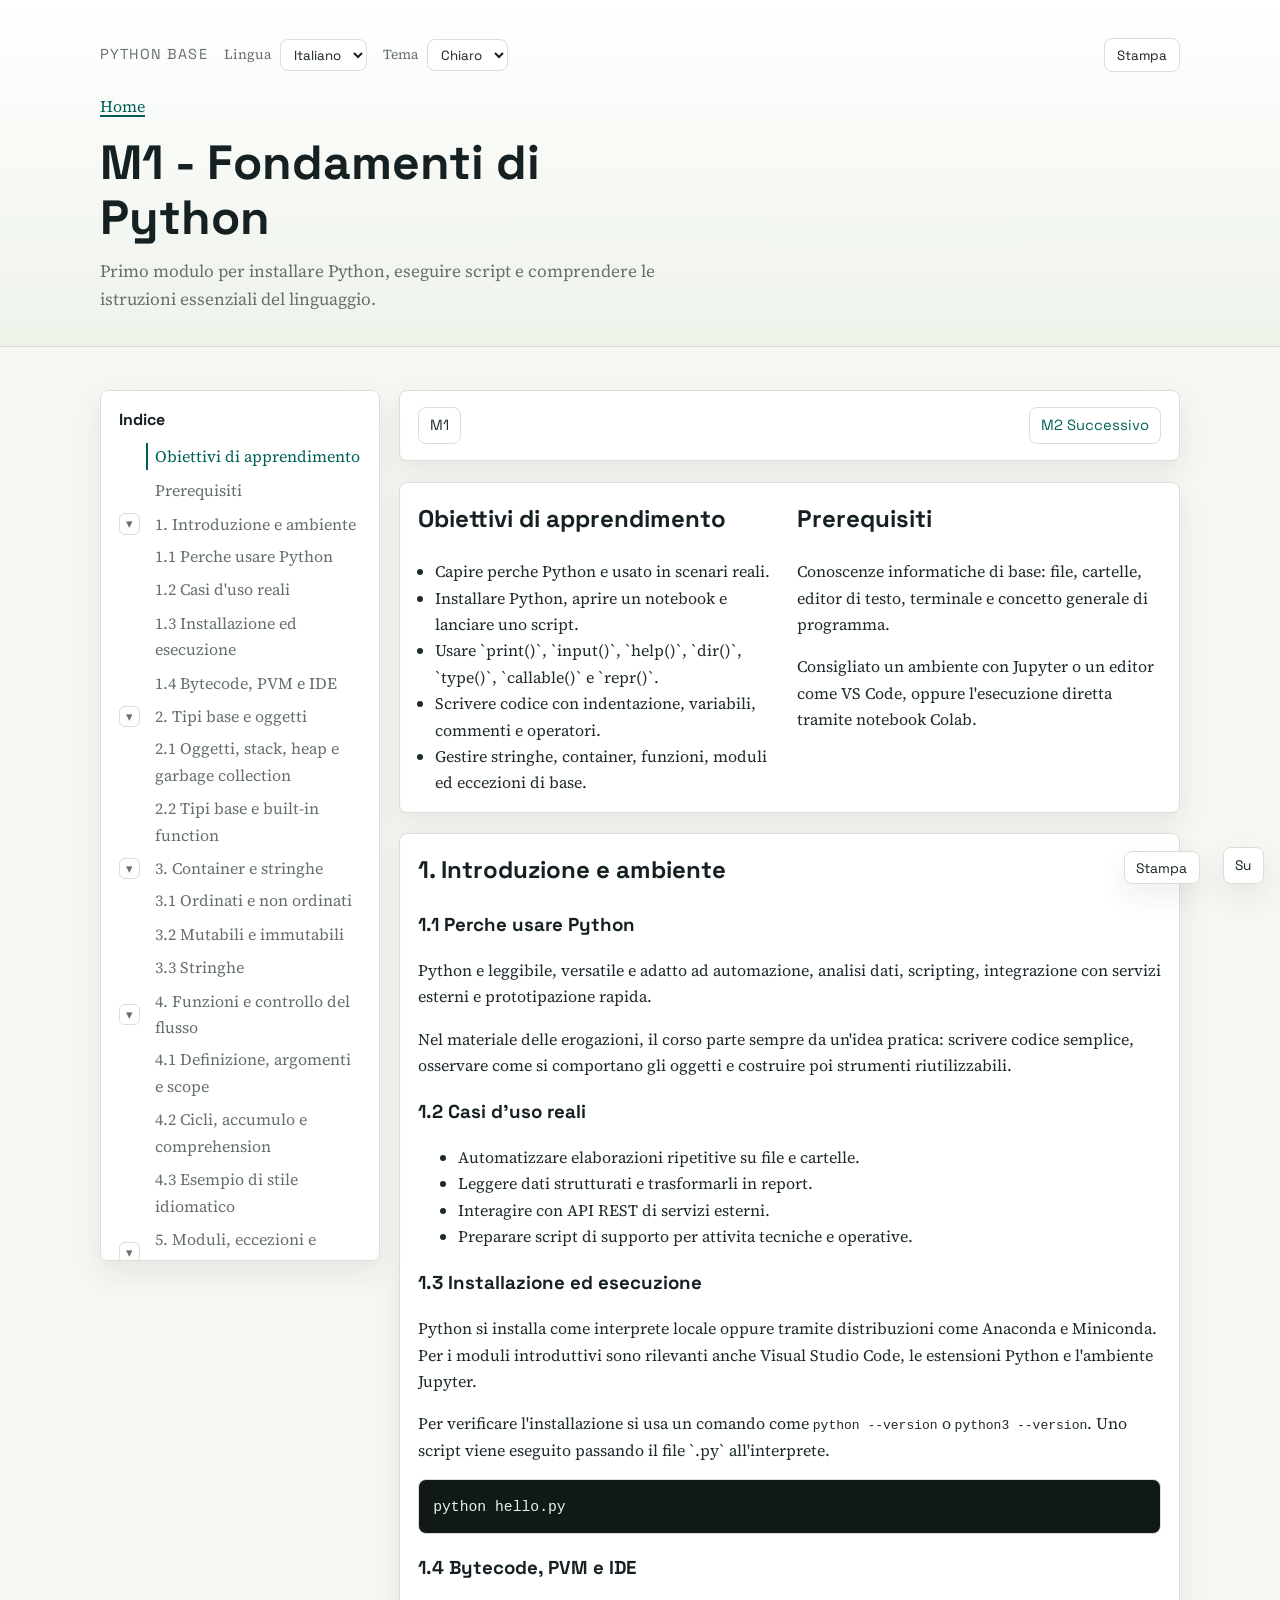
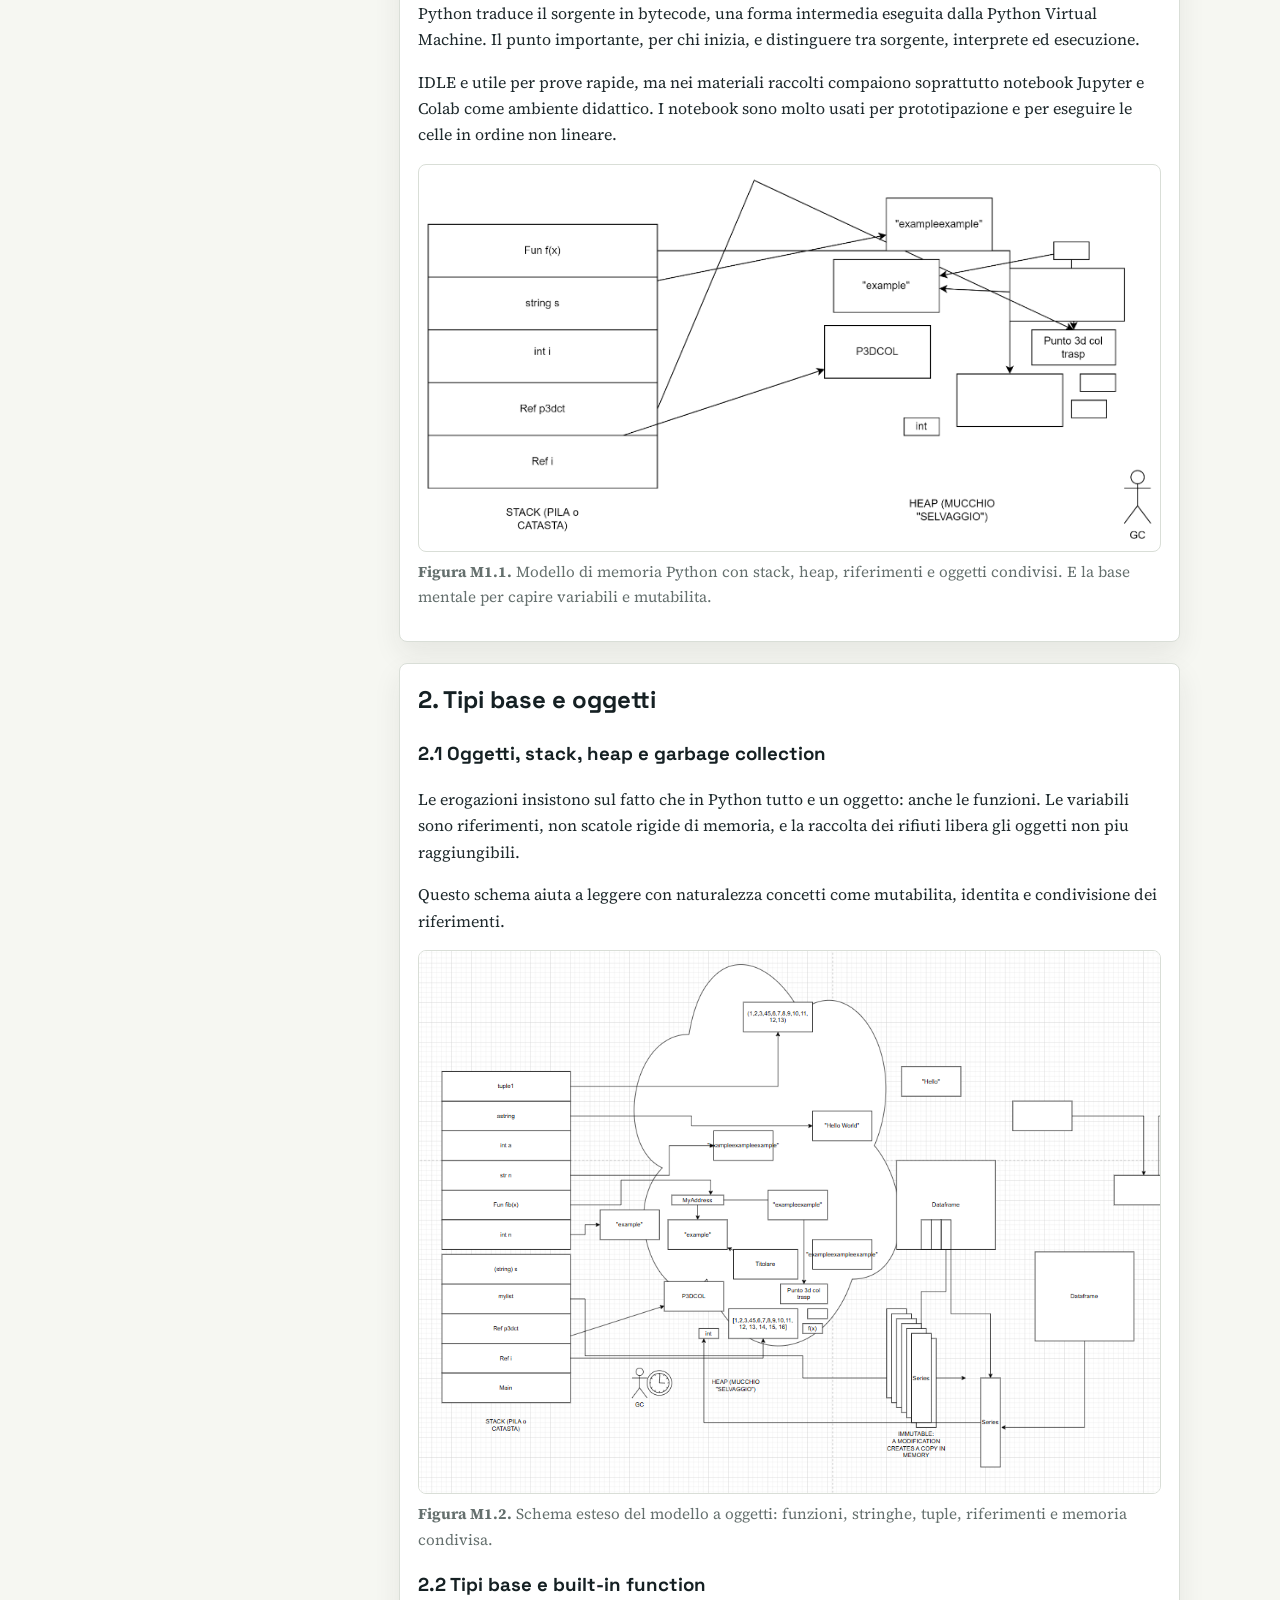
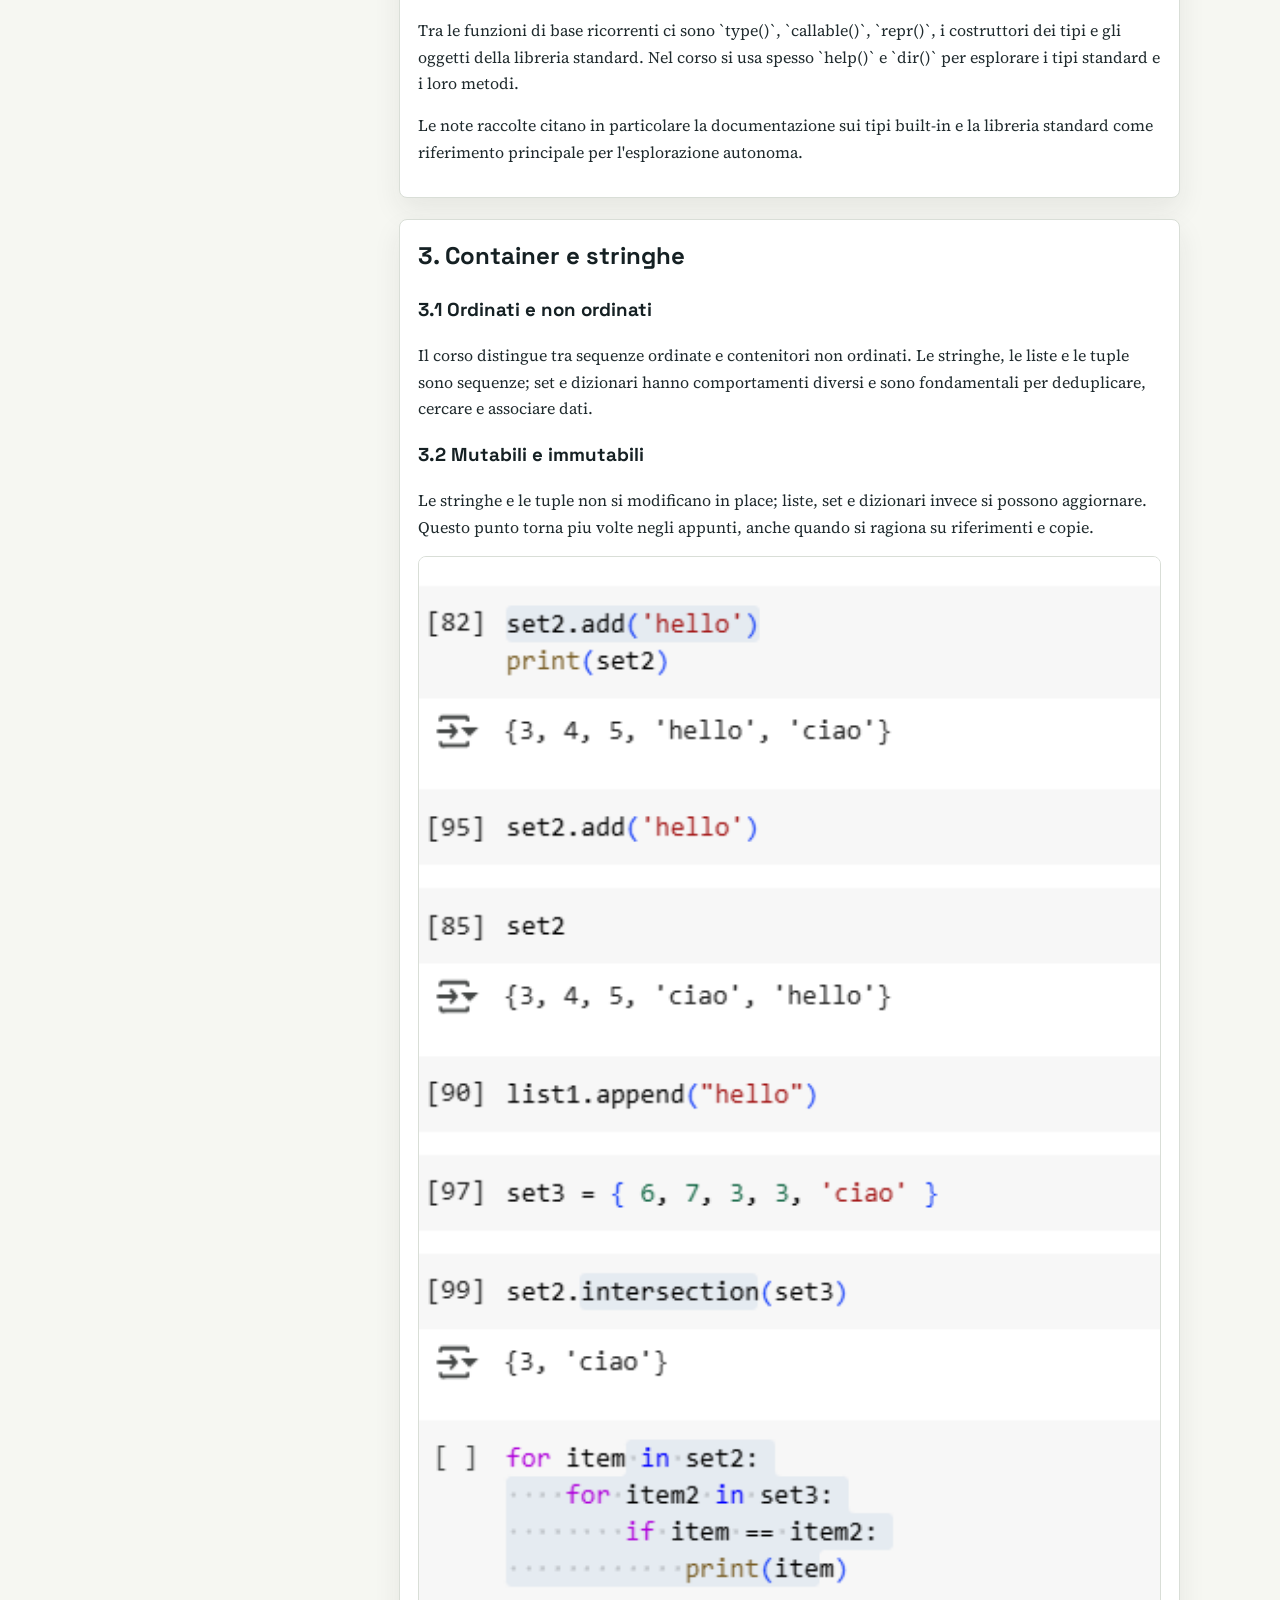
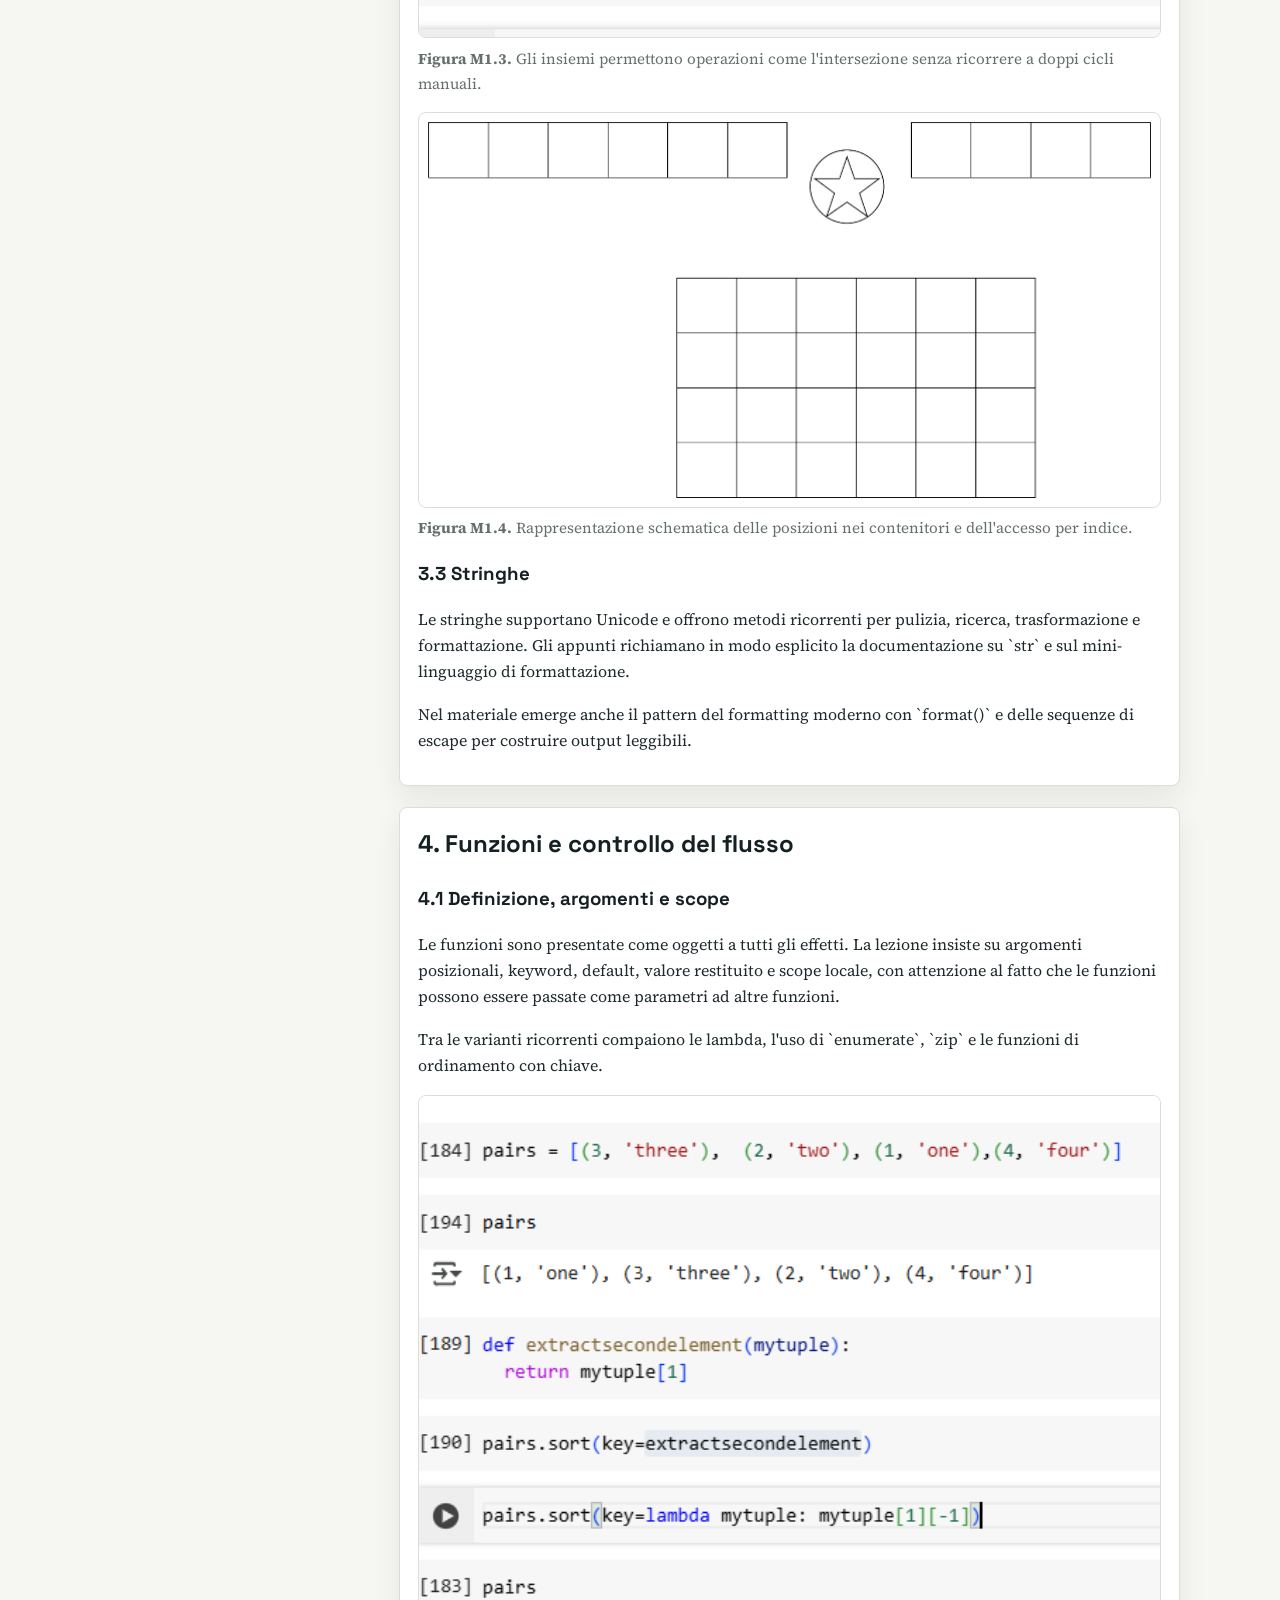
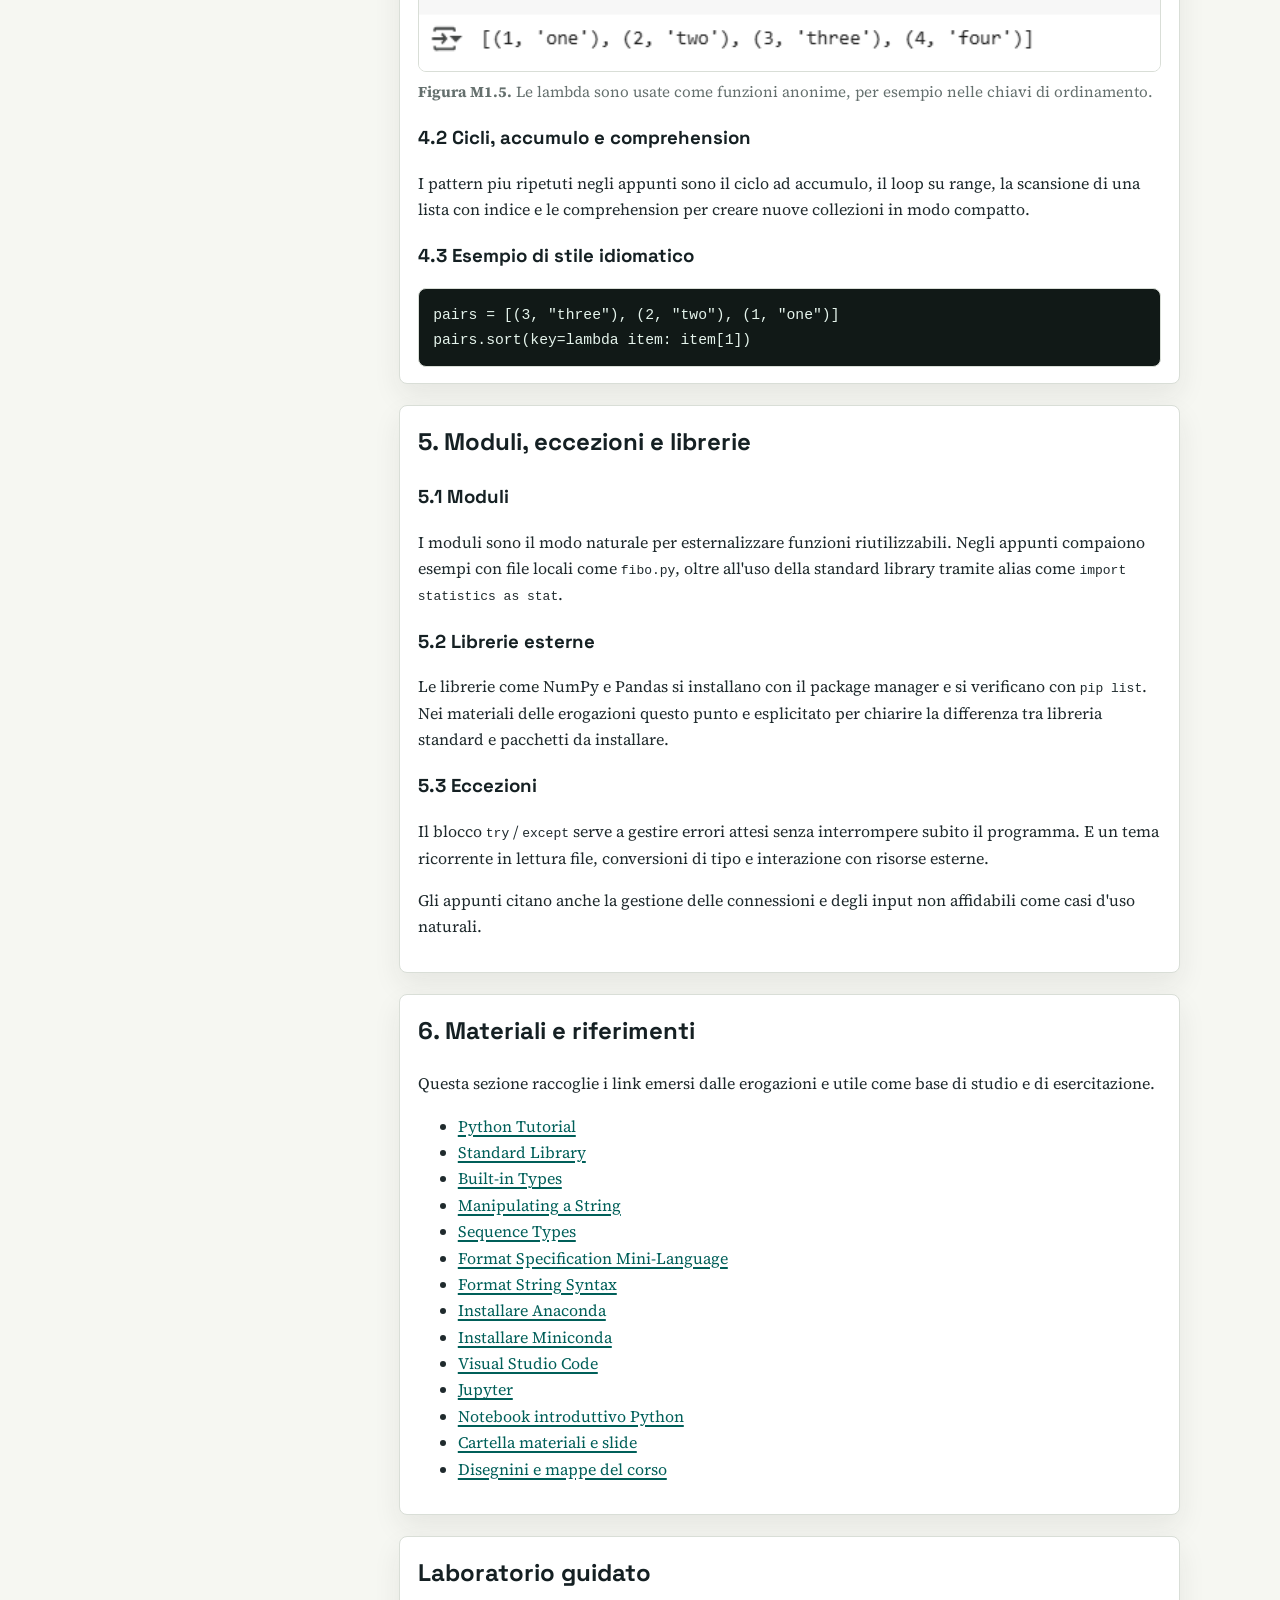
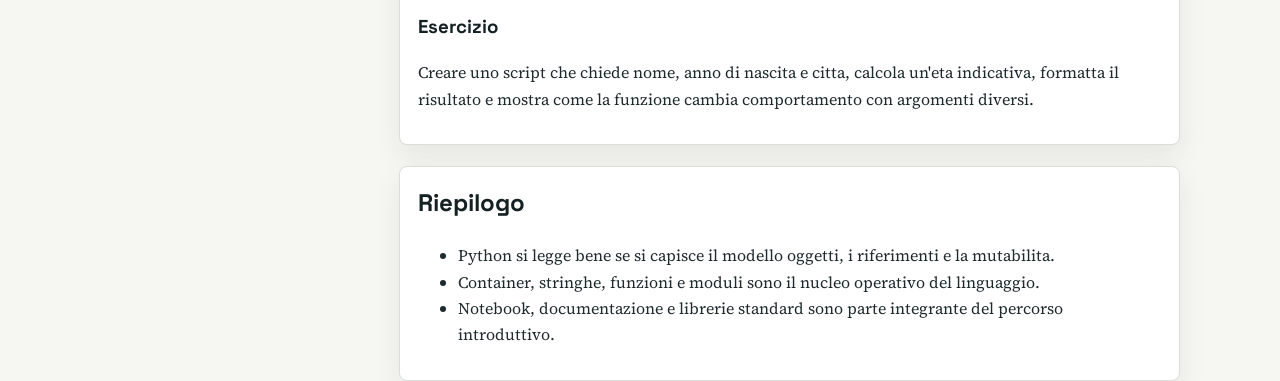
==== site/chapters/chapter-01.html @ c2213287 "Build Python base course site" ====
<!DOCTYPE html>
<html lang="it">
<head>
  <meta charset="utf-8">
  <meta name="viewport" content="width=device-width, initial-scale=1">
  <title>M1 - Fondamenti di Python</title>
  <link rel="preconnect" href="https://fonts.googleapis.com">
  <link rel="preconnect" href="https://fonts.gstatic.com" crossorigin>
  <link href="https://fonts.googleapis.com/css2?family=Space+Grotesk:wght@400;500;700&family=Source+Serif+4:opsz,wght@8..60,400;8..60,600&display=swap" rel="stylesheet">
  <link rel="icon" href="../favicon.svg" type="image/svg+xml">
  <link rel="stylesheet" href="../assets/css/site.css">
  <script defer src="../assets/js/site.js"></script>
</head>
<body id="top" data-page-lang="it">
  <div id="google_translate_element" class="translate-host" aria-hidden="true"></div>

  <header class="site-header">
    <div class="shell">
      <section class="hero">
        <p><a href="../index.html">Home</a></p>
        <h1>M1 - Fondamenti di Python</h1>
        <p class="hero-copy">Primo modulo per installare Python, eseguire script e comprendere le istruzioni essenziali del linguaggio.</p>
      </section>
    </div>
  </header>

  <main class="shell module-layout">
    <aside class="panel outline-panel" aria-label="Indice modulo">
      <h2 class="outline-title">Indice</h2>
      <nav id="outline-nav"></nav>
    </aside>

    <article class="module-main">
      <section class="panel">
        <nav class="module-nav" aria-label="Navigazione modulo">
          <span>M1</span>
          <a href="chapter-02.html">M2 Successivo</a>
        </nav>
      </section>

      <section class="panel info-grid">
        <div>
          <h2>Obiettivi di apprendimento</h2>
          <ul>
            <li>Capire perche Python e usato in scenari reali.</li>
            <li>Installare Python, aprire un notebook e lanciare uno script.</li>
            <li>Usare `print()`, `input()`, `help()`, `dir()`, `type()`, `callable()` e `repr()`.</li>
            <li>Scrivere codice con indentazione, variabili, commenti e operatori.</li>
            <li>Gestire stringhe, container, funzioni, moduli ed eccezioni di base.</li>
          </ul>
        </div>
        <div>
          <h2>Prerequisiti</h2>
          <p>Conoscenze informatiche di base: file, cartelle, editor di testo, terminale e concetto generale di programma.</p>
          <p>Consigliato un ambiente con Jupyter o un editor come VS Code, oppure l'esecuzione diretta tramite notebook Colab.</p>
        </div>
      </section>

      <section class="panel">
        <h2>1. Introduzione e ambiente</h2>
        <h3>1.1 Perche usare Python</h3>
        <p>Python e leggibile, versatile e adatto ad automazione, analisi dati, scripting, integrazione con servizi esterni e prototipazione rapida.</p>
        <p>Nel materiale delle erogazioni, il corso parte sempre da un'idea pratica: scrivere codice semplice, osservare come si comportano gli oggetti e costruire poi strumenti riutilizzabili.</p>
        <h3>1.2 Casi d'uso reali</h3>
        <ul>
          <li>Automatizzare elaborazioni ripetitive su file e cartelle.</li>
          <li>Leggere dati strutturati e trasformarli in report.</li>
          <li>Interagire con API REST di servizi esterni.</li>
          <li>Preparare script di supporto per attivita tecniche e operative.</li>
        </ul>
        <h3>1.3 Installazione ed esecuzione</h3>
        <p>Python si installa come interprete locale oppure tramite distribuzioni come Anaconda e Miniconda. Per i moduli introduttivi sono rilevanti anche Visual Studio Code, le estensioni Python e l'ambiente Jupyter.</p>
        <p>Per verificare l'installazione si usa un comando come <code>python --version</code> o <code>python3 --version</code>. Uno script viene eseguito passando il file `.py` all'interprete.</p>
        <pre class="code-sample"><code>python hello.py</code></pre>
        <h3>1.4 Bytecode, PVM e IDE</h3>
        <p>Python traduce il sorgente in bytecode, una forma intermedia eseguita dalla Python Virtual Machine. Il punto importante, per chi inizia, e distinguere tra sorgente, interprete ed esecuzione.</p>
        <p>IDLE e utile per prove rapide, ma nei materiali raccolti compaiono soprattutto notebook Jupyter e Colab come ambiente didattico. I notebook sono molto usati per prototipazione e per eseguire le celle in ordine non lineare.</p>
        <figure class="module-figure" data-zoomable>
          <img src="../assets/images/python-memory-model.png" alt="Schema del modello di memoria Python con stack, heap, riferimenti e oggetti di base.">
          <figcaption><strong>Figura M1.1.</strong> Modello di memoria Python con stack, heap, riferimenti e oggetti condivisi. E la base mentale per capire variabili e mutabilita.</figcaption>
        </figure>
      </section>

      <section class="panel">
        <h2>2. Tipi base e oggetti</h2>
        <h3>2.1 Oggetti, stack, heap e garbage collection</h3>
        <p>Le erogazioni insistono sul fatto che in Python tutto e un oggetto: anche le funzioni. Le variabili sono riferimenti, non scatole rigide di memoria, e la raccolta dei rifiuti libera gli oggetti non piu raggiungibili.</p>
        <p>Questo schema aiuta a leggere con naturalezza concetti come mutabilita, identita e condivisione dei riferimenti.</p>
        <figure class="module-figure" data-zoomable>
          <img src="../assets/images/python-pandas-memory-model.png" alt="Schema esteso del modello oggetti Python con stack, heap, stringhe, tuple, funzioni e riferimenti.">
          <figcaption><strong>Figura M1.2.</strong> Schema esteso del modello a oggetti: funzioni, stringhe, tuple, riferimenti e memoria condivisa.</figcaption>
        </figure>
        <h3>2.2 Tipi base e built-in function</h3>
        <p>Tra le funzioni di base ricorrenti ci sono `type()`, `callable()`, `repr()`, i costruttori dei tipi e gli oggetti della libreria standard. Nel corso si usa spesso `help()` e `dir()` per esplorare i tipi standard e i loro metodi.</p>
        <p>Le note raccolte citano in particolare la documentazione sui tipi built-in e la libreria standard come riferimento principale per l'esplorazione autonoma.</p>
      </section>

      <section class="panel">
        <h2>3. Container e stringhe</h2>
        <h3>3.1 Ordinati e non ordinati</h3>
        <p>Il corso distingue tra sequenze ordinate e contenitori non ordinati. Le stringhe, le liste e le tuple sono sequenze; set e dizionari hanno comportamenti diversi e sono fondamentali per deduplicare, cercare e associare dati.</p>
        <h3>3.2 Mutabili e immutabili</h3>
        <p>Le stringhe e le tuple non si modificano in place; liste, set e dizionari invece si possono aggiornare. Questo punto torna piu volte negli appunti, anche quando si ragiona su riferimenti e copie.</p>
        <figure class="module-figure" data-zoomable>
          <img src="../assets/images/python-set-intersection.png" alt="Esempio di intersezione tra insiemi e confronto con il doppio ciclo sui contenitori.">
          <figcaption><strong>Figura M1.3.</strong> Gli insiemi permettono operazioni come l'intersezione senza ricorrere a doppi cicli manuali.</figcaption>
        </figure>
        <figure class="module-figure" data-zoomable>
          <img src="../assets/images/python-container-grid.png" alt="Schema a griglia di contenitori e posizioni che richiama l'indicizzazione di sequenze.">
          <figcaption><strong>Figura M1.4.</strong> Rappresentazione schematica delle posizioni nei contenitori e dell'accesso per indice.</figcaption>
        </figure>
        <h3>3.3 Stringhe</h3>
        <p>Le stringhe supportano Unicode e offrono metodi ricorrenti per pulizia, ricerca, trasformazione e formattazione. Gli appunti richiamano in modo esplicito la documentazione su `str` e sul mini-linguaggio di formattazione.</p>
        <p>Nel materiale emerge anche il pattern del formatting moderno con `format()` e delle sequenze di escape per costruire output leggibili.</p>
      </section>

      <section class="panel">
        <h2>4. Funzioni e controllo del flusso</h2>
        <h3>4.1 Definizione, argomenti e scope</h3>
        <p>Le funzioni sono presentate come oggetti a tutti gli effetti. La lezione insiste su argomenti posizionali, keyword, default, valore restituito e scope locale, con attenzione al fatto che le funzioni possono essere passate come parametri ad altre funzioni.</p>
        <p>Tra le varianti ricorrenti compaiono le lambda, l'uso di `enumerate`, `zip` e le funzioni di ordinamento con chiave.</p>
        <figure class="module-figure" data-zoomable>
          <img src="../assets/images/python-lambda-sorting.png" alt="Esempio di ordinamento di coppie con funzione esplicita e lambda.">
          <figcaption><strong>Figura M1.5.</strong> Le lambda sono usate come funzioni anonime, per esempio nelle chiavi di ordinamento.</figcaption>
        </figure>
        <h3>4.2 Cicli, accumulo e comprehension</h3>
        <p>I pattern piu ripetuti negli appunti sono il ciclo ad accumulo, il loop su range, la scansione di una lista con indice e le comprehension per creare nuove collezioni in modo compatto.</p>
        <h3>4.3 Esempio di stile idiomatico</h3>
        <pre class="code-sample"><code>pairs = [(3, "three"), (2, "two"), (1, "one")]
pairs.sort(key=lambda item: item[1])</code></pre>
      </section>

      <section class="panel">
        <h2>5. Moduli, eccezioni e librerie</h2>
        <h3>5.1 Moduli</h3>
        <p>I moduli sono il modo naturale per esternalizzare funzioni riutilizzabili. Negli appunti compaiono esempi con file locali come <code>fibo.py</code>, oltre all'uso della standard library tramite alias come <code>import statistics as stat</code>.</p>
        <h3>5.2 Librerie esterne</h3>
        <p>Le librerie come NumPy e Pandas si installano con il package manager e si verificano con <code>pip list</code>. Nei materiali delle erogazioni questo punto e esplicitato per chiarire la differenza tra libreria standard e pacchetti da installare.</p>
        <h3>5.3 Eccezioni</h3>
        <p>Il blocco <code>try</code> / <code>except</code> serve a gestire errori attesi senza interrompere subito il programma. E un tema ricorrente in lettura file, conversioni di tipo e interazione con risorse esterne.</p>
        <p>Gli appunti citano anche la gestione delle connessioni e degli input non affidabili come casi d'uso naturali.</p>
      </section>

      <section class="panel">
        <h2>6. Materiali e riferimenti</h2>
        <p>Questa sezione raccoglie i link emersi dalle erogazioni e utile come base di studio e di esercitazione.</p>
        <ul>
          <li><a href="https://docs.python.org/3/tutorial/index.html" target="_blank" rel="noopener noreferrer">Python Tutorial</a></li>
          <li><a href="https://docs.python.org/3/library/index.html" target="_blank" rel="noopener noreferrer">Standard Library</a></li>
          <li><a href="https://docs.python.org/3/library/stdtypes.html" target="_blank" rel="noopener noreferrer">Built-in Types</a></li>
          <li><a href="https://docs.python.org/3/library/stdtypes.html#text-sequence-type-str" target="_blank" rel="noopener noreferrer">Manipulating a String</a></li>
          <li><a href="https://docs.python.org/3/library/stdtypes.html#sequence-types-list-tuple-range" target="_blank" rel="noopener noreferrer">Sequence Types</a></li>
          <li><a href="https://docs.python.org/3/library/string.html#format-specification-mini-language" target="_blank" rel="noopener noreferrer">Format Specification Mini-Language</a></li>
          <li><a href="https://docs.python.org/3/library/string.html#format-string-syntax" target="_blank" rel="noopener noreferrer">Format String Syntax</a></li>
          <li><a href="https://docs.anaconda.com/anaconda/install/" target="_blank" rel="noopener noreferrer">Installare Anaconda</a></li>
          <li><a href="https://docs.anaconda.com/miniconda/install/" target="_blank" rel="noopener noreferrer">Installare Miniconda</a></li>
          <li><a href="https://code.visualstudio.com/" target="_blank" rel="noopener noreferrer">Visual Studio Code</a></li>
          <li><a href="https://jupyter.org/" target="_blank" rel="noopener noreferrer">Jupyter</a></li>
          <li><a href="https://colab.research.google.com/github/thimotyb/real-world-machine-learning/blob/python3/learning-python3.ipynb" target="_blank" rel="noopener noreferrer">Notebook introduttivo Python</a></li>
          <li><a href="https://drive.google.com/drive/folders/1mx5mF5XwZOv5-1_G8SowONp4vF8-bupv?usp=sharing" target="_blank" rel="noopener noreferrer">Cartella materiali e slide</a></li>
          <li><a href="https://drive.google.com/file/d/1jO22P6Iy49KYoKyNjdCrIy3TcXlpls0S/view?usp=sharing" target="_blank" rel="noopener noreferrer">Disegnini e mappe del corso</a></li>
        </ul>
      </section>

      <section class="panel">
        <h2>Laboratorio guidato</h2>
        <h3>Esercizio</h3>
        <p>Creare uno script che chiede nome, anno di nascita e citta, calcola un'eta indicativa, formatta il risultato e mostra come la funzione cambia comportamento con argomenti diversi.</p>
      </section>

      <section class="panel">
        <h2>Riepilogo</h2>
        <ul>
          <li>Python si legge bene se si capisce il modello oggetti, i riferimenti e la mutabilita.</li>
          <li>Container, stringhe, funzioni e moduli sono il nucleo operativo del linguaggio.</li>
          <li>Notebook, documentazione e librerie standard sono parte integrante del percorso introduttivo.</li>
        </ul>
      </section>
    </article>
  </main>

  <script src="//translate.google.com/translate_a/element.js?cb=googleTranslateElementInit"></script>
</body>
</html>
---- site/assets/css/site.css ----
:root {
  --bg: #f6f7f2;
  --surface: #ffffff;
  --text: #1f2a2d;
  --muted: #65706e;
  --accent: #007a73;
  --accent-strong: #005f59;
  --secondary: #8f3f46;
  --line: #d9ded7;
  --ink: #152023;
  --shadow: 0 12px 28px rgba(36, 43, 38, 0.08);
  --header-a: #ffffff;
  --header-b: #eef3ea;
}

* {
  box-sizing: border-box;
}

html {
  scroll-behavior: smooth;
}

body {
  margin: 0;
  color: var(--text);
  background: linear-gradient(180deg, #ffffff 0, var(--bg) 310px);
  font-family: "Source Serif 4", Georgia, serif;
  line-height: 1.65;
}

body[data-theme="dark"] {
  --bg: #151816;
  --surface: #202620;
  --text: #e7eee7;
  --muted: #adbaaf;
  --accent: #5bc4b9;
  --accent-strong: #8edfd7;
  --secondary: #e18a93;
  --line: #354035;
  --ink: #f4faf4;
  --shadow: 0 14px 34px rgba(0, 0, 0, 0.35);
  --header-a: #202620;
  --header-b: #1a1f1b;
}

h1,
h2,
h3,
h4,
.site-mark,
.agenda-number,
.agenda-text,
button,
select,
.module-nav,
.top-link {
  font-family: "Space Grotesk", "Segoe UI", sans-serif;
}

a {
  color: var(--accent-strong);
  text-decoration-thickness: 2px;
  text-underline-offset: 3px;
}

a:hover,
a:focus-visible {
  color: var(--accent);
}

.shell {
  width: min(1080px, calc(100% - 2rem));
  margin: 0 auto;
}

.translate-host {
  position: absolute;
  width: 1px;
  height: 1px;
  overflow: hidden;
  clip-path: inset(50%);
}

.goog-te-banner-frame.skiptranslate,
body > .skiptranslate {
  display: none !important;
}

body {
  top: 0 !important;
}

.site-header {
  padding: 2.4rem 0 2rem;
  border-bottom: 1px solid var(--line);
  background: linear-gradient(180deg, var(--header-a), var(--header-b));
}

.header-top {
  display: flex;
  justify-content: space-between;
  gap: 1rem;
  align-items: center;
  flex-wrap: wrap;
}

.site-mark {
  margin: 0;
  font-size: 0.9rem;
  letter-spacing: 0.08em;
  text-transform: uppercase;
  color: var(--muted);
}

.lang-switch,
.theme-switch {
  display: inline-flex;
  align-items: center;
  gap: 0.6rem;
  font-size: 0.86rem;
  color: var(--muted);
}

.lang-switch select,
.theme-switch select {
  border: 1px solid var(--line);
  border-radius: 8px;
  padding: 0.35rem 0.55rem;
  color: var(--ink);
  background: var(--surface);
}

.hero {
  margin-top: 1.3rem;
  max-width: 70ch;
}

.hero h1 {
  margin: 0 0 0.7rem;
  line-height: 1.15;
  color: var(--ink);
  font-size: clamp(2rem, 4.8vw, 3rem);
}

.hero-copy {
  margin: 0;
  font-size: 1.08rem;
  color: var(--muted);
}

.hero-board {
  margin-top: 1.2rem;
  display: grid;
  grid-template-columns: repeat(4, minmax(0, 1fr));
  gap: 0.6rem;
  max-width: 760px;
}

.hero-step {
  min-height: 84px;
  border: 1px solid var(--line);
  border-top: 4px solid var(--accent);
  border-radius: 8px;
  background: var(--surface);
  padding: 0.7rem;
  box-shadow: var(--shadow);
}

.hero-step:nth-child(2) {
  border-top-color: var(--secondary);
}

.hero-step:nth-child(3) {
  border-top-color: #b27b00;
}

.hero-step:nth-child(4) {
  border-top-color: #5a6f2b;
}

.hero-step strong,
.stat-value,
.lab-label {
  display: block;
  font-family: "Space Grotesk", "Segoe UI", sans-serif;
  color: var(--ink);
}

.hero-step span {
  display: block;
  margin-top: 0.2rem;
  color: var(--muted);
  font-size: 0.92rem;
  line-height: 1.35;
}

.section-head {
  margin-top: 1.8rem;
}

.section-head h2 {
  margin: 0;
  font-size: 1.5rem;
}

.section-sub {
  margin: 0.35rem 0 0;
  color: var(--muted);
}

.agenda-list {
  list-style: none;
  padding: 0;
  margin: 1rem 0 0;
}

.agenda-item + .agenda-item {
  margin-top: 0.8rem;
}

.agenda-link {
  display: grid;
  grid-template-columns: 70px 1fr;
  gap: 1rem;
  text-decoration: none;
  color: inherit;
  background: var(--surface);
  border: 1px solid var(--line);
  border-radius: 8px;
  padding: 1rem 1rem 1rem 0.9rem;
  box-shadow: var(--shadow);
  transition: transform 0.2s ease, box-shadow 0.2s ease, border-color 0.2s ease;
}

.agenda-link:hover,
.agenda-link:focus-visible {
  transform: translateY(-2px);
  border-color: rgba(10, 109, 136, 0.4);
  box-shadow: 0 18px 36px rgba(5, 22, 34, 0.14);
}

.agenda-number {
  align-self: start;
  justify-self: center;
  font-weight: 700;
  font-size: 1.1rem;
  color: #fff;
  background: linear-gradient(160deg, var(--accent), var(--secondary));
  border-radius: 8px;
  width: 52px;
  text-align: center;
  padding: 0.5rem 0;
}

.agenda-text {
  display: block;
  font-size: 1.1rem;
  color: var(--ink);
  margin-bottom: 0.25rem;
}

.agenda-teaser {
  color: var(--muted);
}

.panel {
  margin-top: 1.3rem;
  background: var(--surface);
  border: 1px solid var(--line);
  border-radius: 8px;
  padding: 1rem 1.1rem;
  box-shadow: var(--shadow);
}

.split-panel {
  display: grid;
  gap: 1rem;
  grid-template-columns: repeat(2, minmax(0, 1fr));
}

.stats-grid {
  display: grid;
  gap: 0.75rem;
  grid-template-columns: repeat(3, minmax(0, 1fr));
}

.stat-box {
  border: 1px solid var(--line);
  border-radius: 8px;
  padding: 0.8rem;
  background: color-mix(in srgb, var(--surface) 86%, var(--bg));
}

.stat-value {
  font-size: 1.3rem;
}

.stat-label {
  color: var(--muted);
}

.lab-strip {
  display: grid;
  gap: 0.6rem;
  grid-template-columns: repeat(3, minmax(0, 1fr));
}

.lab-card {
  border: 1px solid var(--line);
  border-radius: 8px;
  padding: 0.85rem;
  background: var(--surface);
}

.lab-label {
  margin-bottom: 0.25rem;
}

.code-sample {
  margin: 1rem 0 0;
  border: 1px solid var(--line);
  border-radius: 8px;
  background: #111917;
  color: #e5f4ec;
  padding: 0.9rem;
  overflow-x: auto;
}

.code-sample code {
  font-family: "SFMono-Regular", Consolas, "Liberation Mono", monospace;
  font-size: 0.92rem;
}

.footer-note {
  margin: 2rem auto;
  color: var(--muted);
  font-size: 0.95rem;
}

.module-layout {
  display: grid;
  gap: 1.2rem;
  grid-template-columns: 280px minmax(0, 1fr);
  margin-top: 1.4rem;
}

.outline-panel {
  position: sticky;
  top: 0.9rem;
  align-self: start;
  max-height: calc(100vh - 1.8rem);
  overflow: auto;
}

.outline-title {
  margin: 0 0 0.65rem;
  font-size: 1rem;
  color: var(--ink);
}

.outline-list {
  list-style: none;
  padding: 0;
  margin: 0;
}

.outline-list li + li {
  margin-top: 0.45rem;
}

.outline-item-row {
  display: flex;
  align-items: center;
  gap: 0.35rem;
}

.outline-toggle,
.outline-toggle-spacer {
  width: 1.35rem;
  height: 1.35rem;
  flex: 0 0 auto;
}

.outline-toggle {
  border: 1px solid var(--line);
  background: var(--surface);
  color: var(--muted);
  border-radius: 6px;
  line-height: 1;
  display: inline-grid;
  place-items: center;
  cursor: pointer;
  padding: 0;
}

.outline-toggle:hover,
.outline-toggle:focus-visible {
  color: var(--accent-strong);
  border-color: var(--accent);
}

.outline-list a {
  text-decoration: none;
  color: var(--muted);
  border-left: 2px solid transparent;
  padding-left: 0.45rem;
  display: inline-block;
}

.outline-list a.active {
  color: var(--accent-strong);
  border-left-color: var(--accent-strong);
}

.outline-sublist {
  margin-left: 1.7rem;
  margin-top: 0.35rem;
}

.module-nav {
  display: flex;
  justify-content: space-between;
  gap: 0.8rem;
  flex-wrap: wrap;
  font-size: 0.92rem;
}

.module-nav a,
.module-nav span {
  border: 1px solid var(--line);
  border-radius: 8px;
  padding: 0.34rem 0.7rem;
  text-decoration: none;
}

.module-main h2 {
  margin-top: 0;
  color: var(--ink);
}

.module-main h3 {
  color: var(--ink);
  margin-bottom: 0.2rem;
}

.module-figure {
  margin: 1rem 0;
}

.module-figure img {
  width: 100%;
  height: auto;
  display: block;
  border: 1px solid var(--line);
  border-radius: 8px;
  cursor: zoom-in;
  background: #fff;
}

.module-figure figcaption {
  margin-top: 0.45rem;
  color: var(--muted);
  font-size: 0.95rem;
}

.figure-lightbox {
  position: fixed;
  inset: 0;
  display: grid;
  place-items: center;
  background: rgba(8, 20, 31, 0.82);
  padding: 1rem;
  z-index: 1000;
}

.figure-lightbox[hidden] {
  display: none;
}

.figure-lightbox-inner {
  max-width: min(1200px, 96vw);
  max-height: 96vh;
  display: grid;
  gap: 0.5rem;
  justify-items: center;
}

.figure-lightbox-image {
  max-width: 100%;
  max-height: calc(96vh - 4.5rem);
  border-radius: 8px;
  box-shadow: 0 20px 48px rgba(0, 0, 0, 0.38);
  cursor: zoom-out;
}

.figure-lightbox-caption {
  color: #e8f2ff;
  text-align: center;
  max-width: 90ch;
}

.info-grid {
  display: grid;
  gap: 0.9rem;
  grid-template-columns: repeat(2, minmax(0, 1fr));
}

.info-grid ul {
  margin: 0.35rem 0 0;
  padding-left: 1.1rem;
}

.print-btn {
  border: 1px solid var(--line);
  background: var(--surface);
  color: var(--ink);
  border-radius: 8px;
  padding: 0.45rem 0.75rem;
  cursor: pointer;
}

.print-btn-top {
  margin-left: auto;
}

.top-link,
.print-fixed {
  position: fixed;
  bottom: 1rem;
  text-decoration: none;
  border-radius: 8px;
  border: 1px solid var(--line);
  background: var(--surface);
  color: var(--ink);
  padding: 0.4rem 0.72rem;
  font-size: 0.86rem;
  box-shadow: var(--shadow);
  z-index: 100;
}

.top-link {
  right: 1rem;
}

.print-fixed {
  right: 5rem;
  cursor: pointer;
}

.print-fixed:hover,
.top-link:hover {
  border-color: var(--accent);
  color: var(--accent-strong);
}

@media (max-width: 920px) {
  .top-link,
  .print-fixed {
    position: static;
    display: inline-block;
    margin: 1rem 0.5rem 0 0;
  }
}

@media (max-width: 920px) {
  .module-layout {
    grid-template-columns: 1fr;
  }

  .outline-panel {
    position: static;
    max-height: unset;
  }

  .split-panel,
  .info-grid,
  .hero-board,
  .stats-grid,
  .lab-strip {
    grid-template-columns: 1fr;
  }

  .agenda-link {
    grid-template-columns: 58px 1fr;
  }
}

@media print {
  .outline-panel,
  .top-link,
  .lang-switch,
  .module-nav,
  .print-btn {
    display: none !important;
  }

  .module-layout {
    grid-template-columns: 1fr;
  }

  body {
    background: #fff;
    color: #000;
  }

  .panel,
  .agenda-link {
    box-shadow: none;
    border-color: #d1d1d1;
  }
}

/* Modern Table Styling */
.table-container {
  margin: 1.5rem 0;
  overflow-x: auto;
  border-radius: 8px;
  border: 1px solid var(--line);
}

.modern-table {
  width: 100%;
  border-collapse: collapse;
  font-size: 0.95rem;
  background: var(--surface);
}

.modern-table th {
  background: var(--accent);
  color: #ffffff;
  font-family: "Space Grotesk", sans-serif;
  text-align: left;
  padding: 0.8rem 1rem;
  font-weight: 600;
}

.modern-table td {
  padding: 0.8rem 1rem;
  border-bottom: 1px solid var(--line);
  color: var(--text);
  line-height: 1.5;
}

.modern-table tr:last-child td {
  border-bottom: none;
}

.modern-table tr:nth-child(even) {
  background: rgba(10, 109, 136, 0.03);
}

body[data-theme="dark"] .modern-table tr:nth-child(even) {
  background: rgba(83, 184, 214, 0.05);
}

.modern-table td strong {
  color: var(--accent-strong);
}
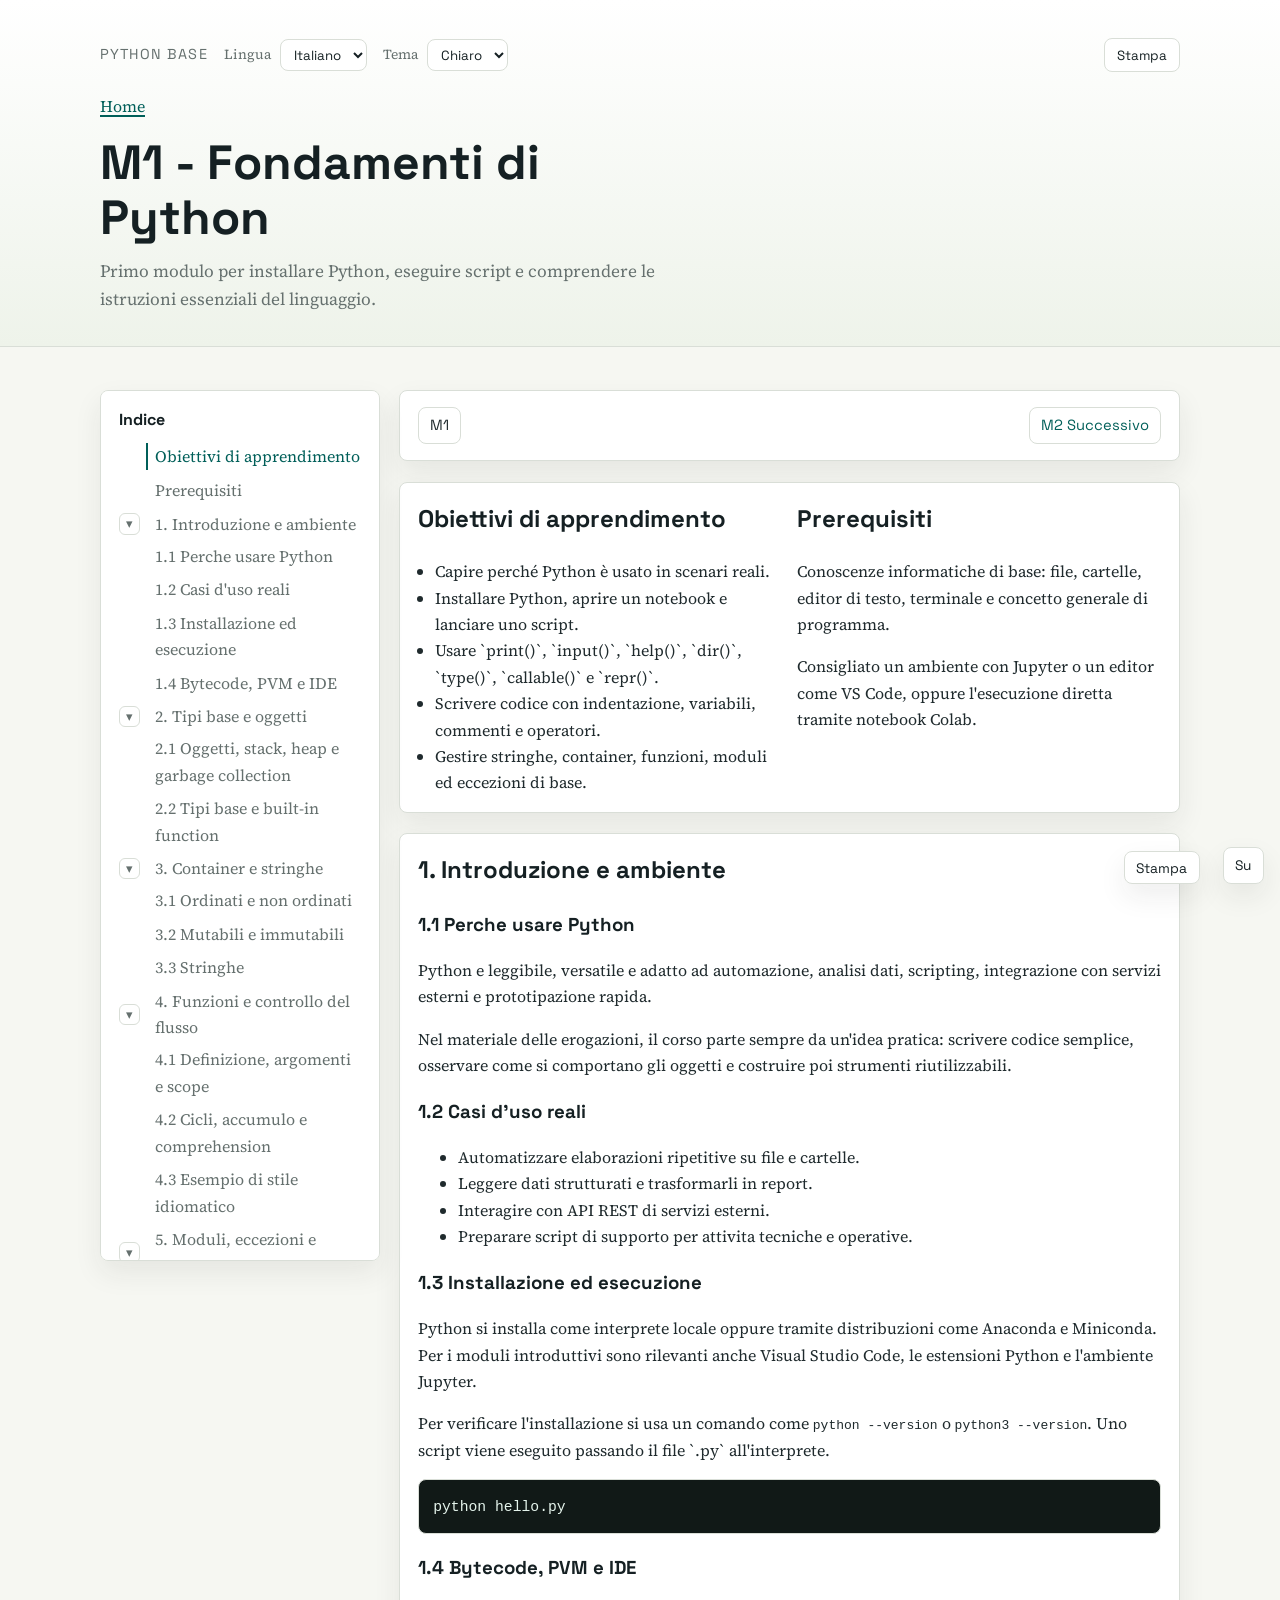
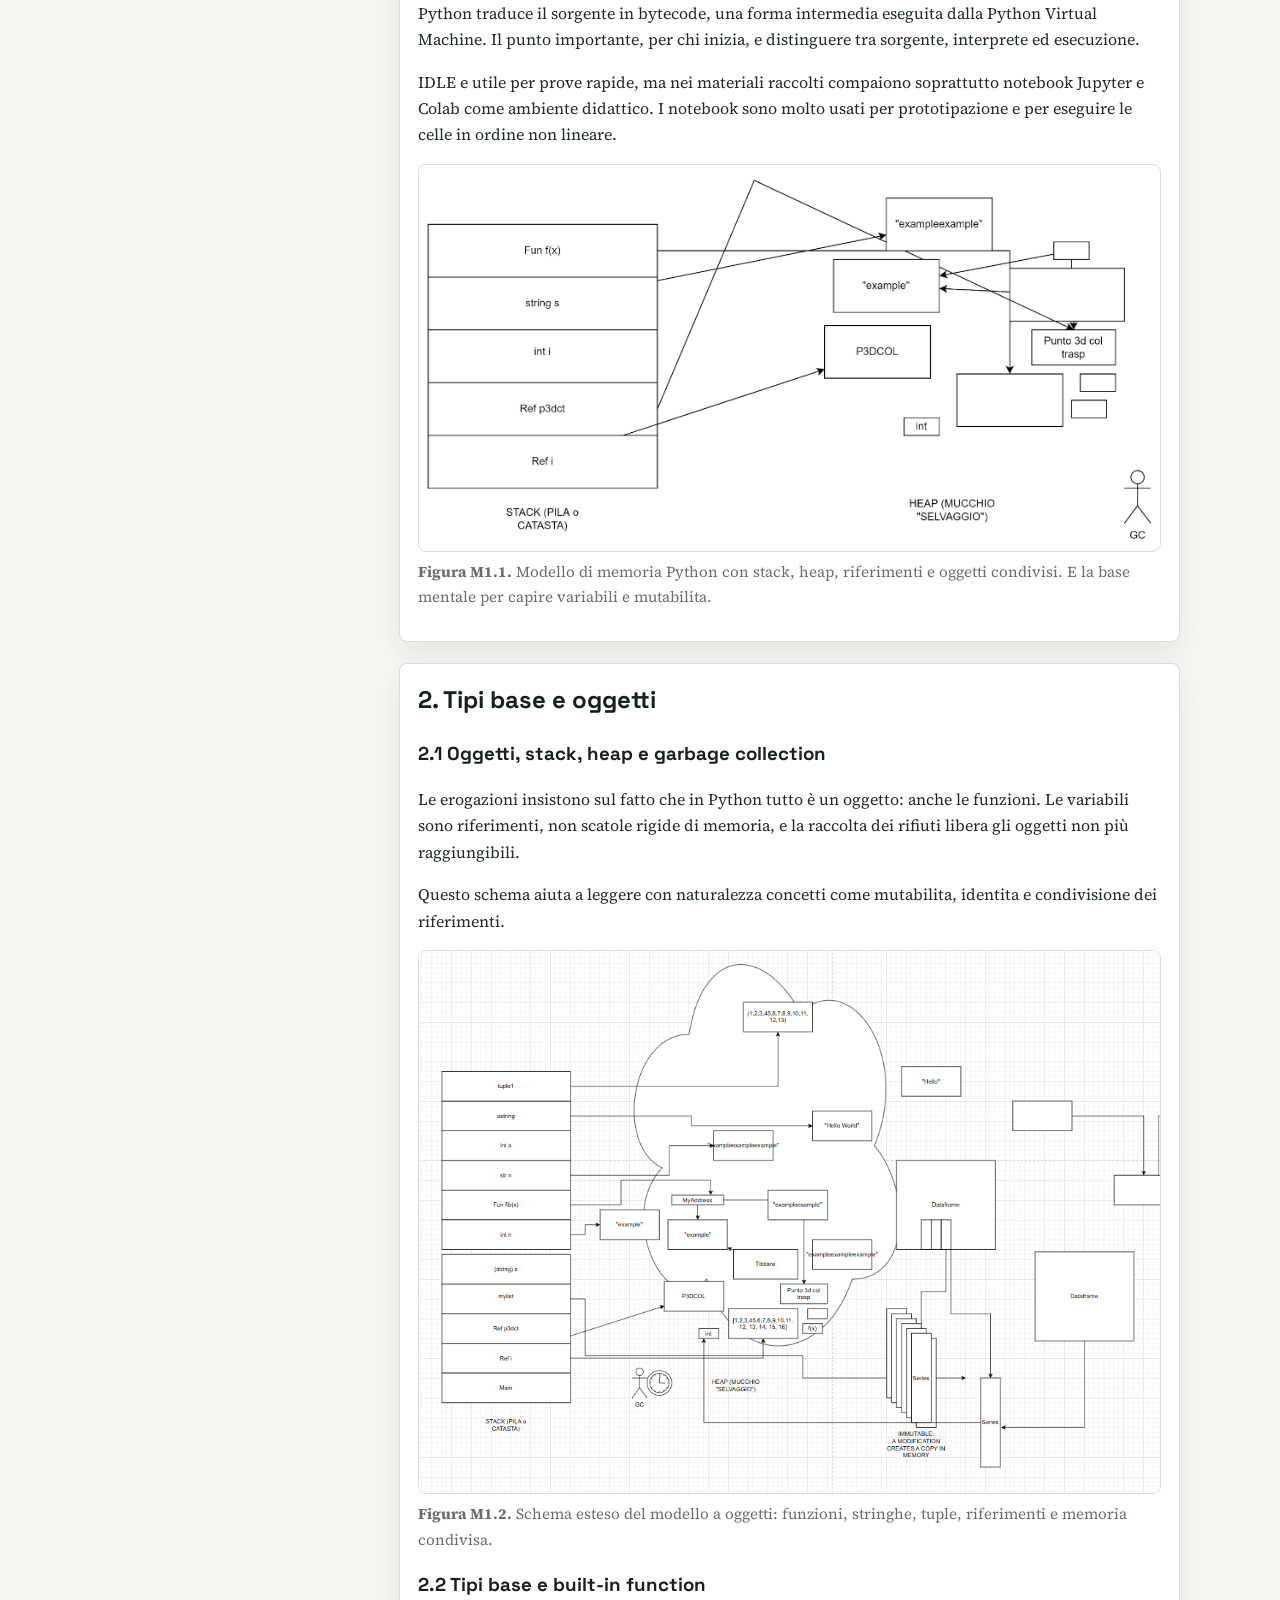
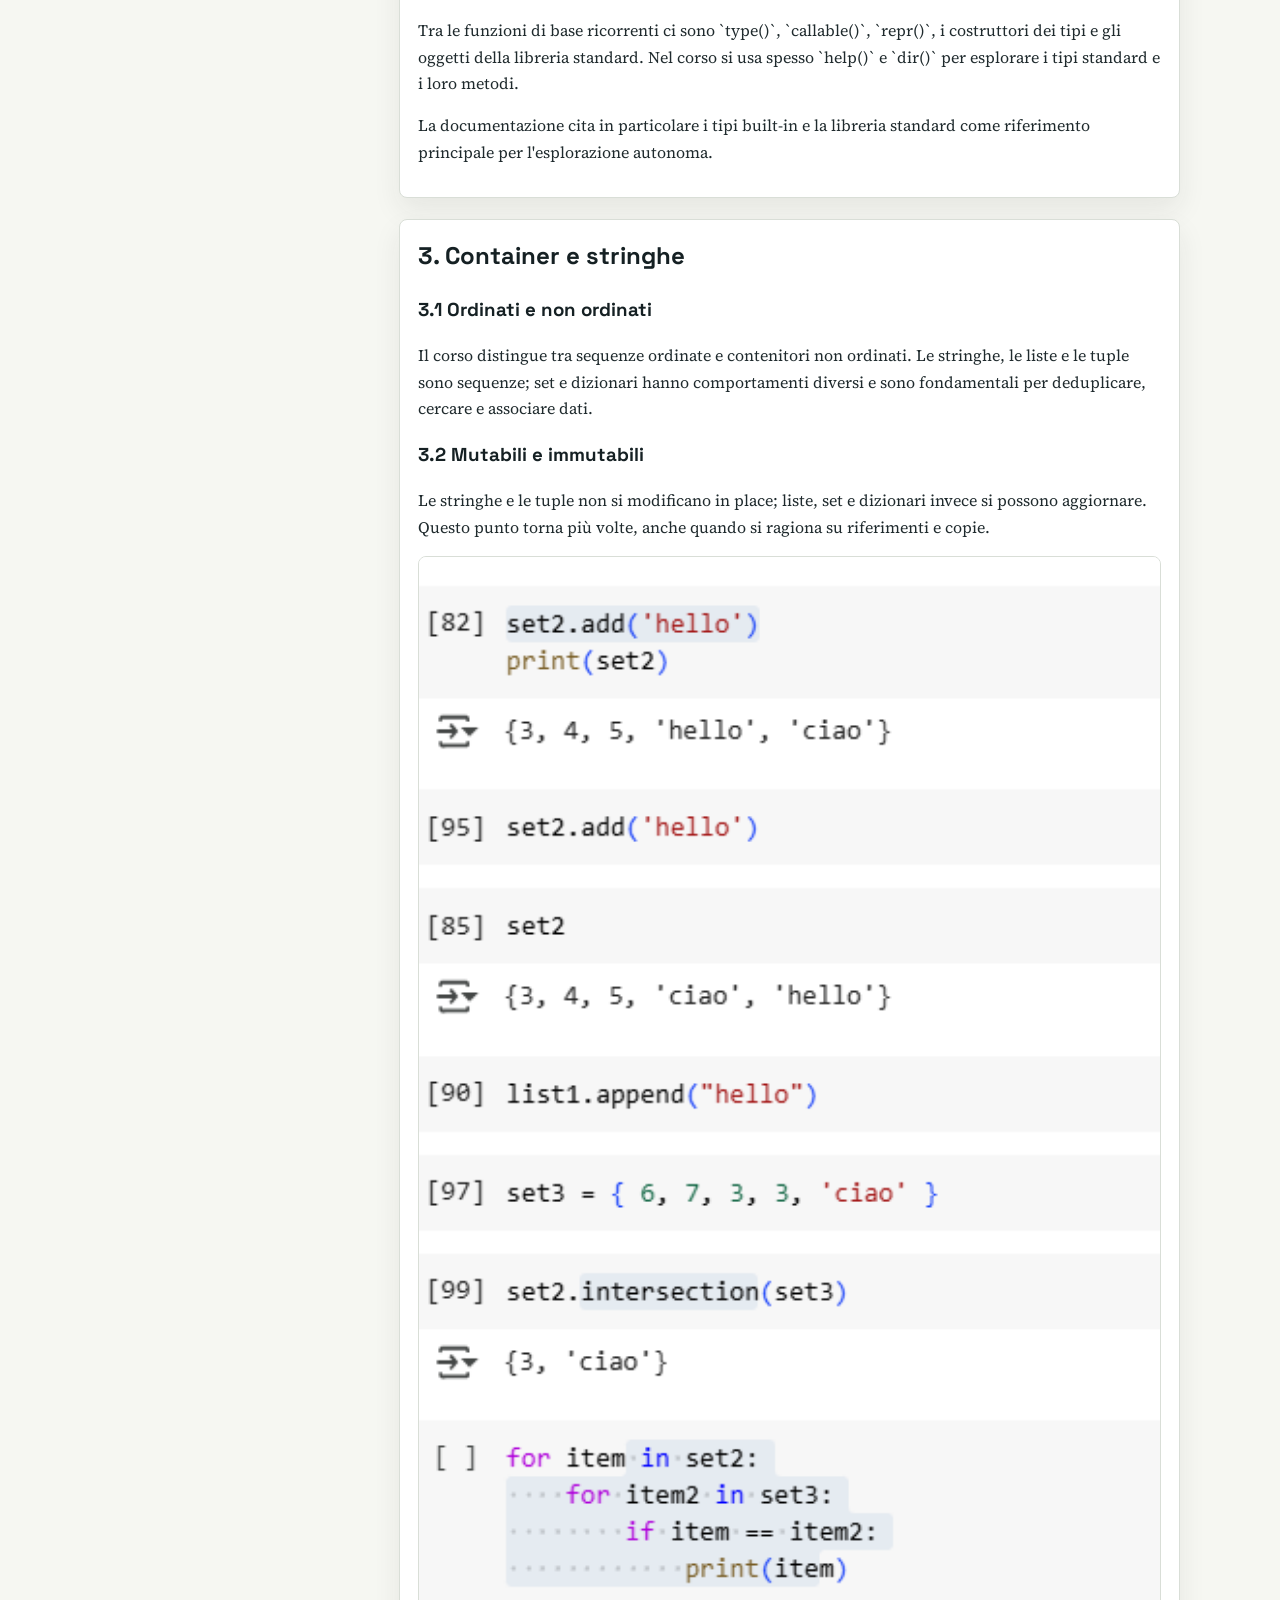
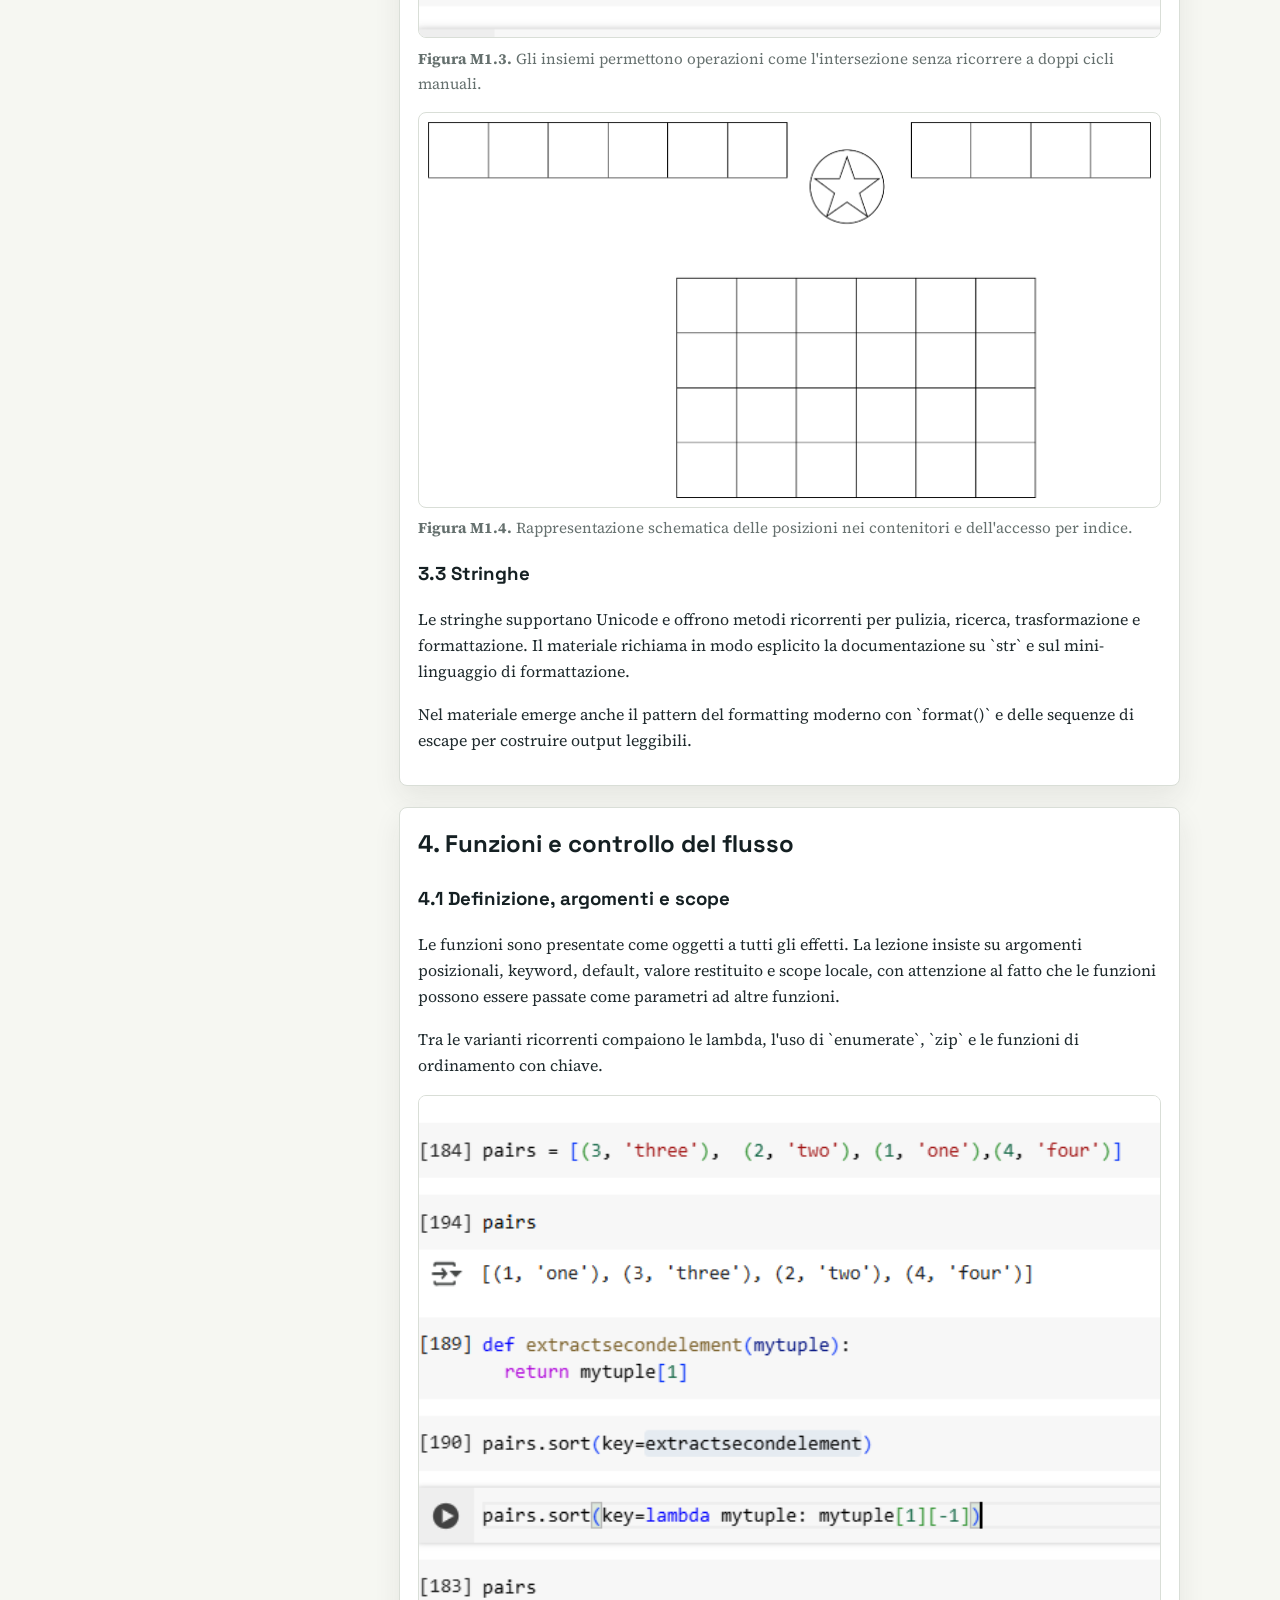
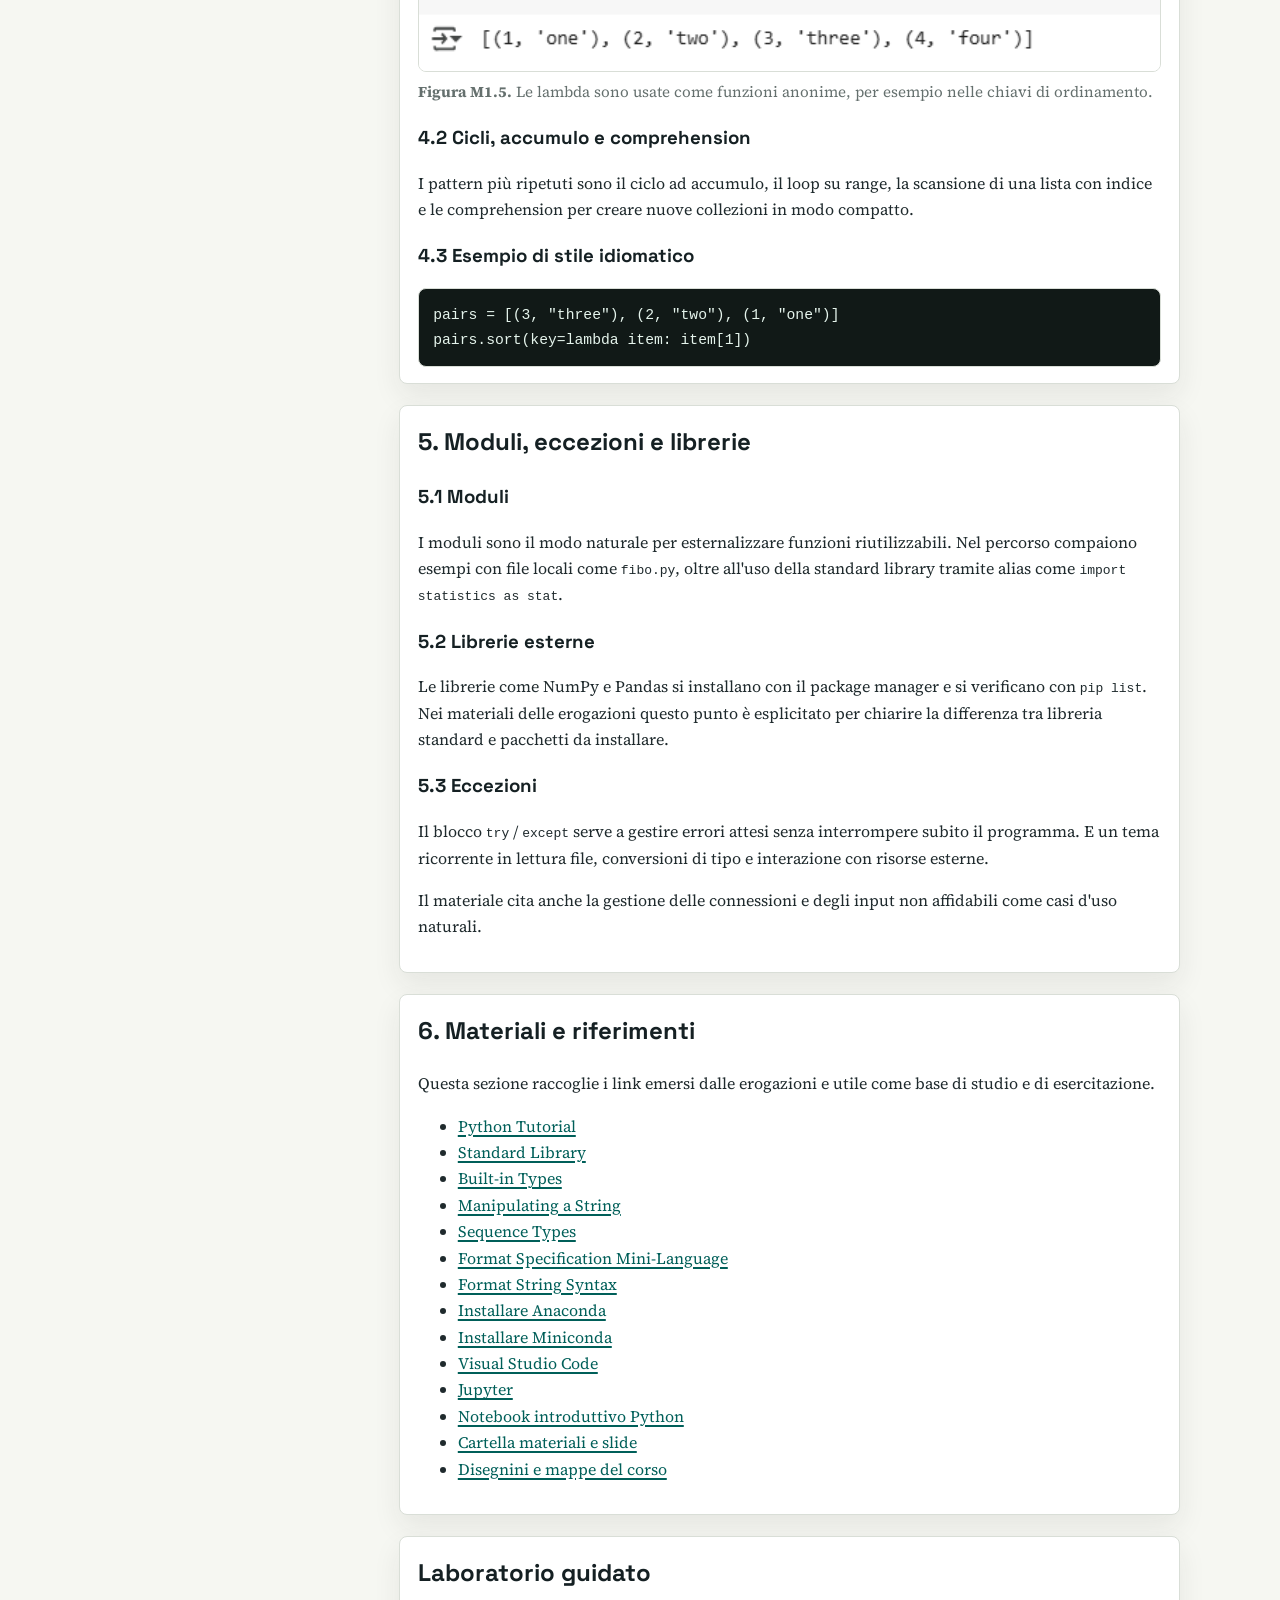
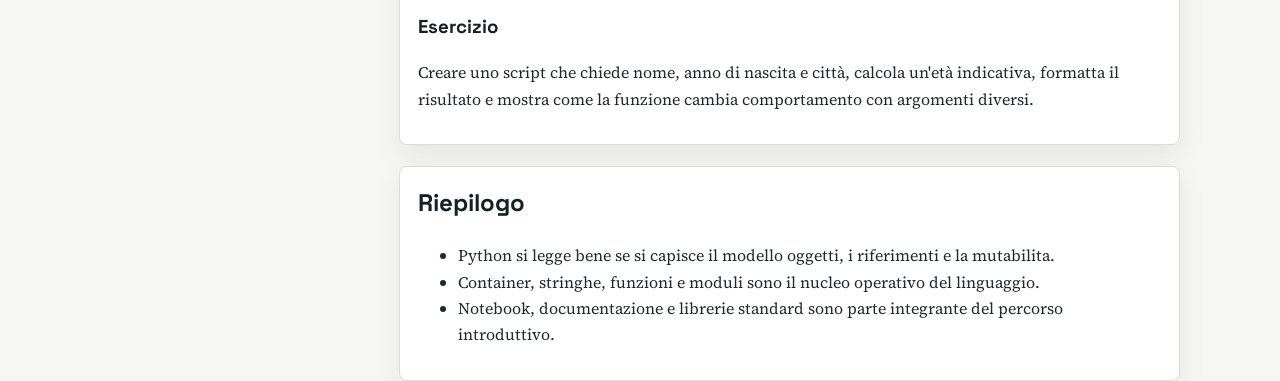
==== commit 40fffc50: "Restore Italian accents and wording" ====
--- a/site/chapters/chapter-01.html
+++ b/site/chapters/chapter-01.html
@@ -42,7 +42,7 @@
         <div>
           <h2>Obiettivi di apprendimento</h2>
           <ul>
-            <li>Capire perche Python e usato in scenari reali.</li>
+            <li>Capire perché Python è usato in scenari reali.</li>
             <li>Installare Python, aprire un notebook e lanciare uno script.</li>
             <li>Usare `print()`, `input()`, `help()`, `dir()`, `type()`, `callable()` e `repr()`.</li>
             <li>Scrivere codice con indentazione, variabili, commenti e operatori.</li>
@@ -84,7 +84,7 @@
       <section class="panel">
         <h2>2. Tipi base e oggetti</h2>
         <h3>2.1 Oggetti, stack, heap e garbage collection</h3>
-        <p>Le erogazioni insistono sul fatto che in Python tutto e un oggetto: anche le funzioni. Le variabili sono riferimenti, non scatole rigide di memoria, e la raccolta dei rifiuti libera gli oggetti non piu raggiungibili.</p>
+        <p>Le erogazioni insistono sul fatto che in Python tutto è un oggetto: anche le funzioni. Le variabili sono riferimenti, non scatole rigide di memoria, e la raccolta dei rifiuti libera gli oggetti non più raggiungibili.</p>
         <p>Questo schema aiuta a leggere con naturalezza concetti come mutabilita, identita e condivisione dei riferimenti.</p>
         <figure class="module-figure" data-zoomable>
           <img src="../assets/images/python-pandas-memory-model.png" alt="Schema esteso del modello oggetti Python con stack, heap, stringhe, tuple, funzioni e riferimenti.">
@@ -92,7 +92,7 @@
         </figure>
         <h3>2.2 Tipi base e built-in function</h3>
         <p>Tra le funzioni di base ricorrenti ci sono `type()`, `callable()`, `repr()`, i costruttori dei tipi e gli oggetti della libreria standard. Nel corso si usa spesso `help()` e `dir()` per esplorare i tipi standard e i loro metodi.</p>
-        <p>Le note raccolte citano in particolare la documentazione sui tipi built-in e la libreria standard come riferimento principale per l'esplorazione autonoma.</p>
+        <p>La documentazione cita in particolare i tipi built-in e la libreria standard come riferimento principale per l'esplorazione autonoma.</p>
       </section>
 
       <section class="panel">
@@ -100,7 +100,7 @@
         <h3>3.1 Ordinati e non ordinati</h3>
         <p>Il corso distingue tra sequenze ordinate e contenitori non ordinati. Le stringhe, le liste e le tuple sono sequenze; set e dizionari hanno comportamenti diversi e sono fondamentali per deduplicare, cercare e associare dati.</p>
         <h3>3.2 Mutabili e immutabili</h3>
-        <p>Le stringhe e le tuple non si modificano in place; liste, set e dizionari invece si possono aggiornare. Questo punto torna piu volte negli appunti, anche quando si ragiona su riferimenti e copie.</p>
+        <p>Le stringhe e le tuple non si modificano in place; liste, set e dizionari invece si possono aggiornare. Questo punto torna più volte, anche quando si ragiona su riferimenti e copie.</p>
         <figure class="module-figure" data-zoomable>
           <img src="../assets/images/python-set-intersection.png" alt="Esempio di intersezione tra insiemi e confronto con il doppio ciclo sui contenitori.">
           <figcaption><strong>Figura M1.3.</strong> Gli insiemi permettono operazioni come l'intersezione senza ricorrere a doppi cicli manuali.</figcaption>
@@ -110,7 +110,7 @@
           <figcaption><strong>Figura M1.4.</strong> Rappresentazione schematica delle posizioni nei contenitori e dell'accesso per indice.</figcaption>
         </figure>
         <h3>3.3 Stringhe</h3>
-        <p>Le stringhe supportano Unicode e offrono metodi ricorrenti per pulizia, ricerca, trasformazione e formattazione. Gli appunti richiamano in modo esplicito la documentazione su `str` e sul mini-linguaggio di formattazione.</p>
+        <p>Le stringhe supportano Unicode e offrono metodi ricorrenti per pulizia, ricerca, trasformazione e formattazione. Il materiale richiama in modo esplicito la documentazione su `str` e sul mini-linguaggio di formattazione.</p>
         <p>Nel materiale emerge anche il pattern del formatting moderno con `format()` e delle sequenze di escape per costruire output leggibili.</p>
       </section>
 
@@ -124,7 +124,7 @@
           <figcaption><strong>Figura M1.5.</strong> Le lambda sono usate come funzioni anonime, per esempio nelle chiavi di ordinamento.</figcaption>
         </figure>
         <h3>4.2 Cicli, accumulo e comprehension</h3>
-        <p>I pattern piu ripetuti negli appunti sono il ciclo ad accumulo, il loop su range, la scansione di una lista con indice e le comprehension per creare nuove collezioni in modo compatto.</p>
+        <p>I pattern più ripetuti sono il ciclo ad accumulo, il loop su range, la scansione di una lista con indice e le comprehension per creare nuove collezioni in modo compatto.</p>
         <h3>4.3 Esempio di stile idiomatico</h3>
         <pre class="code-sample"><code>pairs = [(3, "three"), (2, "two"), (1, "one")]
 pairs.sort(key=lambda item: item[1])</code></pre>
@@ -133,12 +133,12 @@
       <section class="panel">
         <h2>5. Moduli, eccezioni e librerie</h2>
         <h3>5.1 Moduli</h3>
-        <p>I moduli sono il modo naturale per esternalizzare funzioni riutilizzabili. Negli appunti compaiono esempi con file locali come <code>fibo.py</code>, oltre all'uso della standard library tramite alias come <code>import statistics as stat</code>.</p>
+        <p>I moduli sono il modo naturale per esternalizzare funzioni riutilizzabili. Nel percorso compaiono esempi con file locali come <code>fibo.py</code>, oltre all'uso della standard library tramite alias come <code>import statistics as stat</code>.</p>
         <h3>5.2 Librerie esterne</h3>
-        <p>Le librerie come NumPy e Pandas si installano con il package manager e si verificano con <code>pip list</code>. Nei materiali delle erogazioni questo punto e esplicitato per chiarire la differenza tra libreria standard e pacchetti da installare.</p>
+        <p>Le librerie come NumPy e Pandas si installano con il package manager e si verificano con <code>pip list</code>. Nei materiali delle erogazioni questo punto è esplicitato per chiarire la differenza tra libreria standard e pacchetti da installare.</p>
         <h3>5.3 Eccezioni</h3>
         <p>Il blocco <code>try</code> / <code>except</code> serve a gestire errori attesi senza interrompere subito il programma. E un tema ricorrente in lettura file, conversioni di tipo e interazione con risorse esterne.</p>
-        <p>Gli appunti citano anche la gestione delle connessioni e degli input non affidabili come casi d'uso naturali.</p>
+        <p>Il materiale cita anche la gestione delle connessioni e degli input non affidabili come casi d'uso naturali.</p>
       </section>
 
       <section class="panel">
@@ -165,7 +165,7 @@
       <section class="panel">
         <h2>Laboratorio guidato</h2>
         <h3>Esercizio</h3>
-        <p>Creare uno script che chiede nome, anno di nascita e citta, calcola un'eta indicativa, formatta il risultato e mostra come la funzione cambia comportamento con argomenti diversi.</p>
+        <p>Creare uno script che chiede nome, anno di nascita e città, calcola un'età indicativa, formatta il risultato e mostra come la funzione cambia comportamento con argomenti diversi.</p>
       </section>
 
       <section class="panel">
--- a/site/assets/css/site.css
+++ b/site/assets/css/site.css
@@ -332,7 +332,7 @@
   font-size: 0.92rem;
 }
 
-.footer-note {
+.footer-meta {
   margin: 2rem auto;
   color: var(--muted);
   font-size: 0.95rem;
